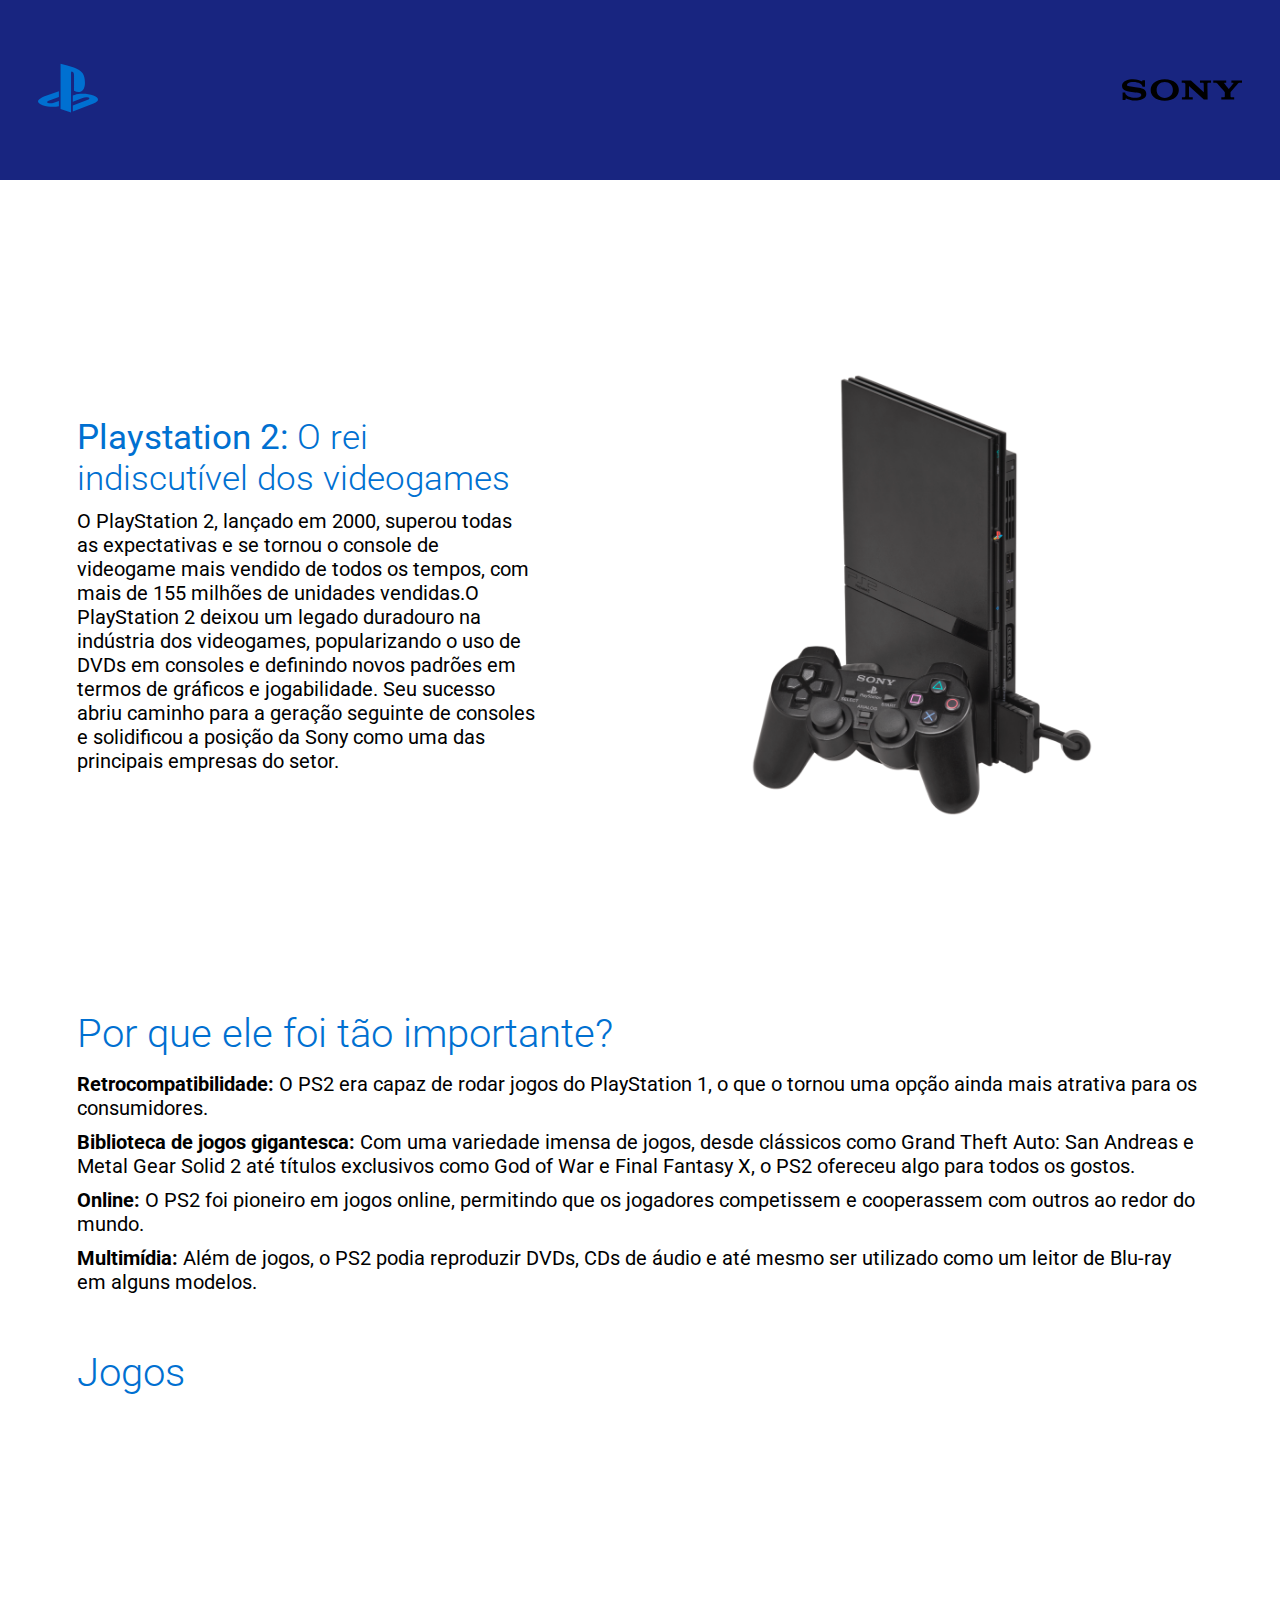
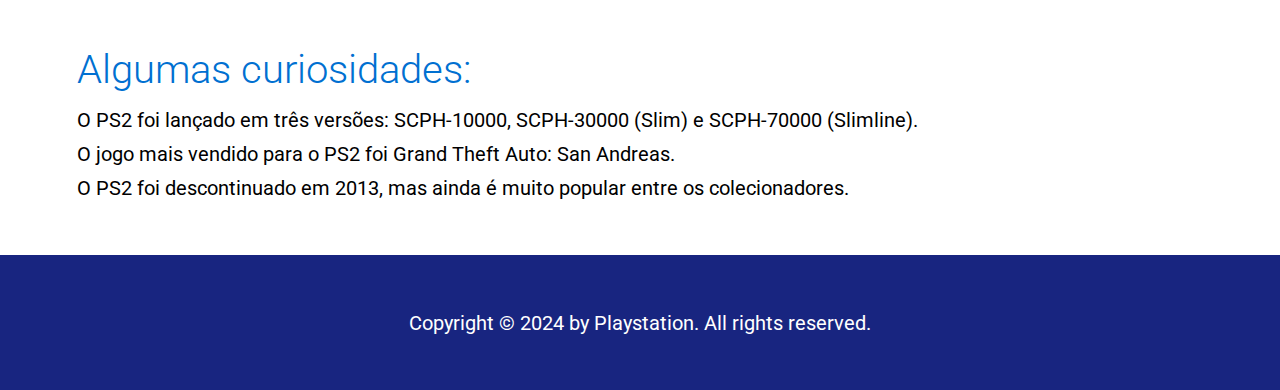
==== ps2/index.html @ 21389609 "add" ====
<!DOCTYPE html>
<html lang="pt-br">

<head>
    <meta charset="UTF-8">
    <meta name="viewport" content="width=device-width, initial-scale=1.0">
    <link rel="preconnect" href="https://fonts.googleapis.com">
    <link rel="preconnect" href="https://fonts.gstatic.com" crossorigin>
    <link
        href="https://fonts.googleapis.com/css2?family=Inter:wght@100..900&family=Kanit:ital,wght@0,100;0,200;0,300;0,400;0,500;0,600;0,700;0,800;0,900;1,100;1,200;1,300;1,400;1,500;1,600;1,700;1,800;1,900&family=Prosto+One&family=Roboto:ital,wght@0,100;0,300;0,400;0,500;0,700;0,900;1,100;1,300;1,400;1,500;1,700;1,900&display=swap"
        rel="stylesheet">
    <link rel="stylesheet" href="./style.css">
    <title>PS2</title>
</head>

<body>
    <main>

        <header>
            <div id="left">
                <a href="../index.html"> <img src="../assets/playstation.svg" alt="logo-ps" class="logo-ps"></a>
            </div>
            <div id="right">
                <img src="../assets/sony-logo-1.svg" alt="" class="logo-sony">
            </div>
        </header>

        <section id="container-top">
            <div class="div-text">
                <h1><b style="font-weight: 400;">Playstation 2:</b> O rei indiscutível dos videogames</h1>
                <p>O PlayStation 2, lançado em 2000, superou todas as expectativas e se tornou o console de videogame
                    mais vendido de todos os tempos, com mais de 155 milhões de unidades vendidas.O PlayStation 2 deixou
                    um legado duradouro na indústria dos videogames, popularizando o uso de DVDs em consoles e definindo
                    novos padrões em termos de gráficos e jogabilidade. Seu sucesso abriu caminho para a geração
                    seguinte de consoles e solidificou a posição da Sony como uma das principais empresas do setor.</p>
            </div>
            <div class="div-img"><img src="../assets/ps2.png" alt="" class="img-console"></div>
        </section>

        <section id="container-conteudo">

            <h1 class="title">Por que ele foi tão importante?</h1>
            <ul>
                <li><b>Retrocompatibilidade:</b> O PS2 era capaz de rodar jogos do PlayStation 1, o que o tornou
                    uma opção
                    ainda mais atrativa para os consumidores.</li>
                <li><b>Biblioteca de jogos gigantesca:</b> Com uma variedade imensa de jogos, desde clássicos como Grand
                    Theft
                    Auto: San Andreas e Metal Gear Solid 2 até títulos exclusivos como God of War e Final Fantasy X, o
                    PS2 ofereceu algo para todos os gostos.</li>
                <li><b>Online:</b> O PS2 foi pioneiro em jogos online, permitindo que os jogadores competissem e
                    cooperassem
                    com outros ao redor do mundo.</li>
                <li><b>Multimídia:</b> Além de jogos, o PS2 podia reproduzir DVDs, CDs de áudio e até mesmo ser
                    utilizado como um leitor de Blu-ray em alguns modelos.</li>
            </ul>
        </section>

        <section id="container-conteudo">

            <h1 class="title">Jogos</h1>
            <div id="scroll">
                <img src="" alt="" class="games">
                <img src="" alt="" class="games">
                <img src="" alt="" class="games">
                <img src="" alt="" class="games">
                <img src="" alt="" class="games">
                <img src="" alt="" class="games">
            </div>
        </section>

        <section id="container-conteudo">
            <h1 class="title">Algumas curiosidades:</h1>
            <ul>
                <li>O PS2 foi lançado em três versões: SCPH-10000, SCPH-30000 (Slim) e SCPH-70000 (Slimline).</li>
                <li>O jogo mais vendido para o PS2 foi Grand Theft Auto: San Andreas.</li>
                <li> O PS2 foi descontinuado em 2013, mas ainda é muito popular entre os colecionadores.
                </li>
            </ul>



        </section>

        <footer>
            <p>Copyright © 2024 by Playstation. All rights reserved.</p>
        </footer>

    </main>
</body>

</html>
---- ps2/style.css ----
* {
    margin: 0;
    padding: 0;
    box-sizing: border-box;
    font-family: "Roboto", sans-serif;
}

body {
    height: 100vh;
    display: flex;
    flex-direction: column;
    gap: 10px;

}

main {
    display: flex;
    flex-direction: column;
    gap: 55px;
}

h1 {
    font-size: 35px;
    font-weight: 300;
    color: #0070D1;
}

p {
    font-size: 20px;
}

ul {
    display: flex;
    flex-direction: column;
    gap: 10px;
}

li {
    font-size: 20px;
    list-style: none;
}

header {
    height: 20vh;
    display: flex;
    justify-content: space-between;
    align-items: center;
    background-color: #182580;
    padding: 5px 3%;
}

.logo-ps {
    width: 60px;
}

.logo-sony {
    width: 120px;
}

#right {
    display: flex;
    gap: 50px;
    font-size: 25px;
}

#container-top {
    display: flex;
    justify-content: space-between;
    align-items: center;
    height: 80vh;
    padding: 0 6%;
    gap: 20px;
}

.img-console {
    width: 65%
}

.div-img {
    width: 50%;
    height: 50%;
    display: flex;
    justify-content: center;
    align-items: center;
}

.div-text {
    width: 36vw;
    height: 100%;
    display: flex;
    justify-content: center;
    align-items: flex-start;
    flex-direction: column;
    gap: 10px;
}

.title {
    font-size: 40px;
}

#container-conteudo {
    display: flex;
    flex-direction: column;
    width: inherit;
    padding: 0 6%;
    gap: 15px;
}

#scroll {
    height: 20vh;
    padding: 0 5px;
    overflow-x: auto;
    scroll-snap-type: x mandatory;
    display: flex;
    gap: 10px;
}

.games {
    height: 100%;
}

footer {
    height: 15vh;
    display: flex;
    justify-content: center;
    align-items: center;
    background-color: #182580;
    padding: 5px 3%;
    color: #fff;
}
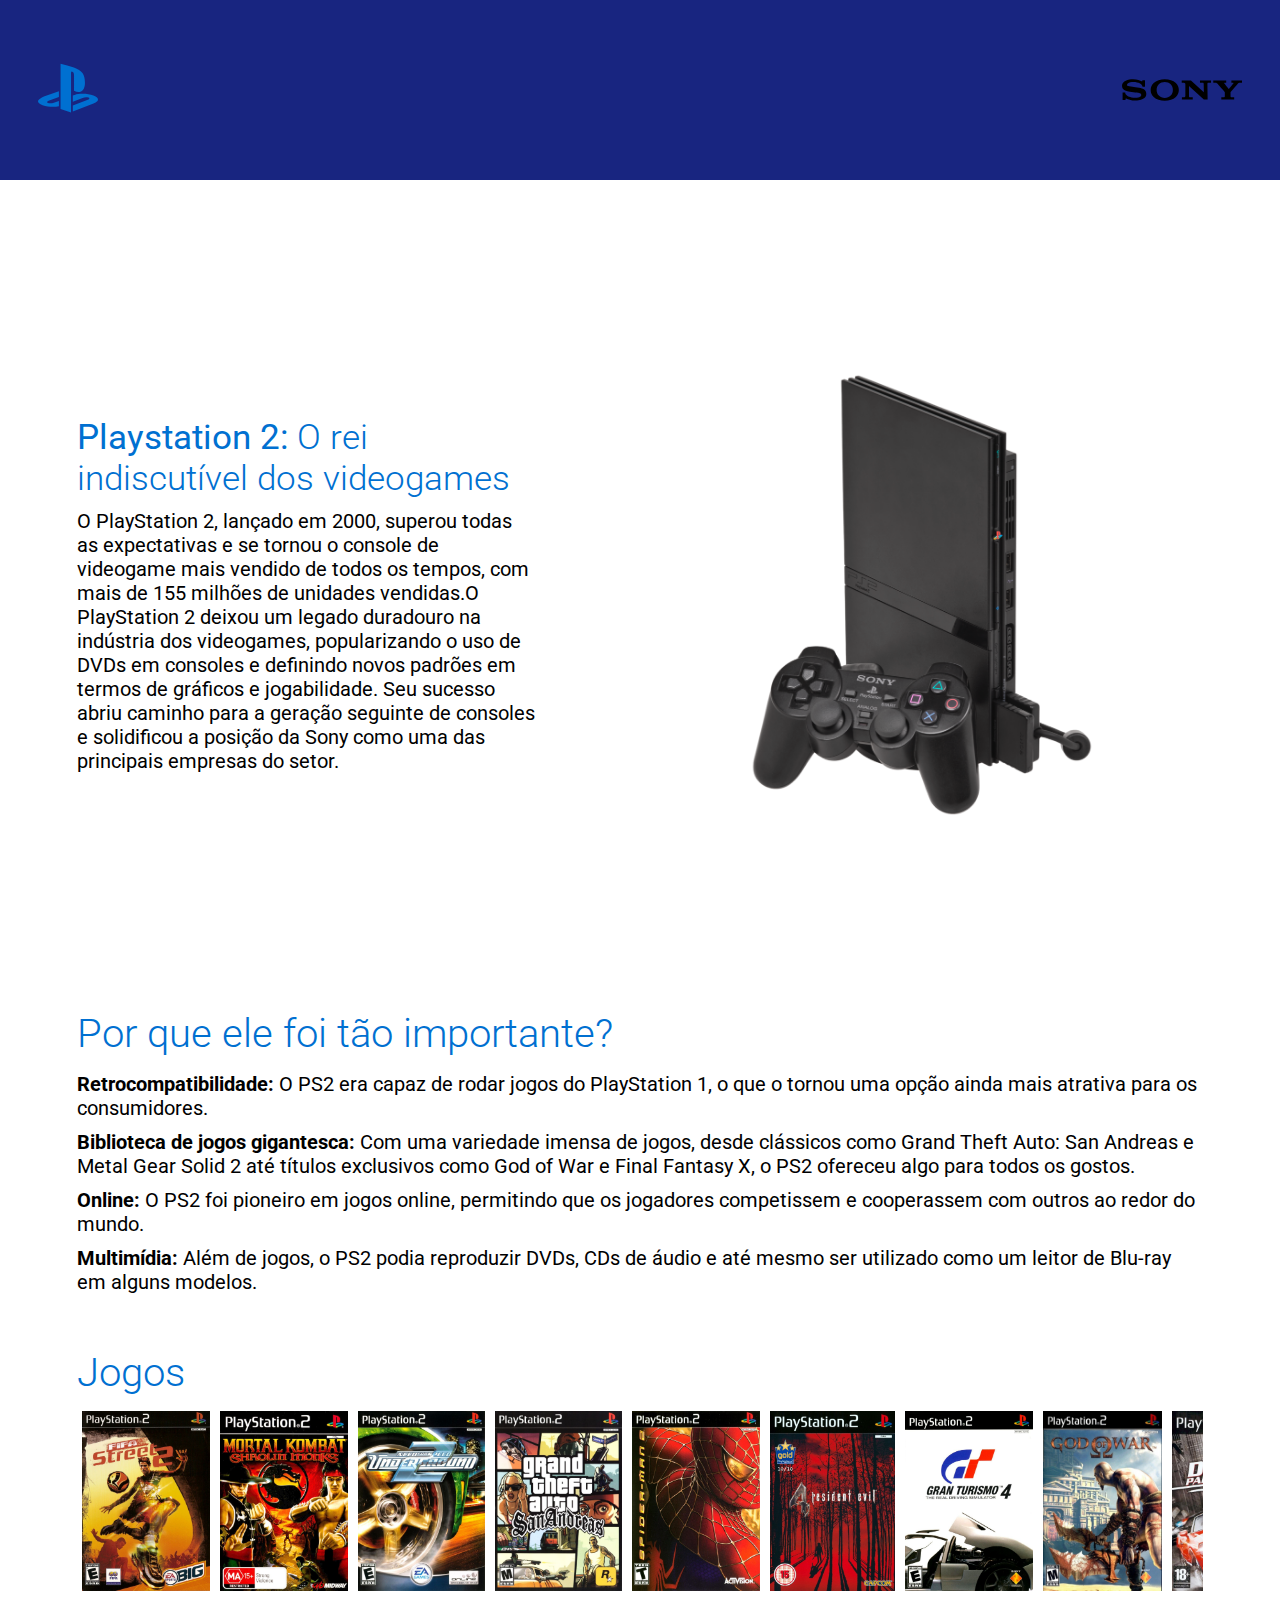
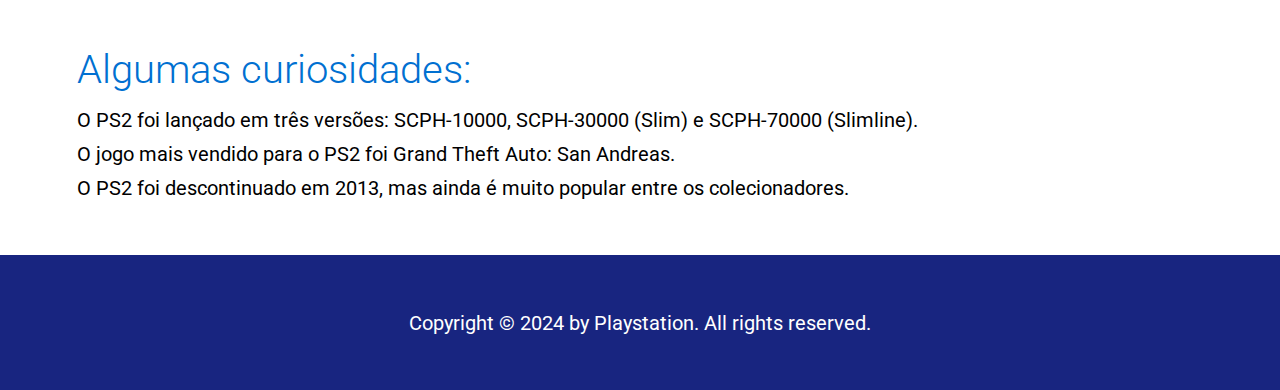
==== commit ccd7707c: "adicionando paginas" ====
--- a/ps2/index.html
+++ b/ps2/index.html
@@ -10,6 +10,7 @@
         href="https://fonts.googleapis.com/css2?family=Inter:wght@100..900&family=Kanit:ital,wght@0,100;0,200;0,300;0,400;0,500;0,600;0,700;0,800;0,900;1,100;1,200;1,300;1,400;1,500;1,600;1,700;1,800;1,900&family=Prosto+One&family=Roboto:ital,wght@0,100;0,300;0,400;0,500;0,700;0,900;1,100;1,300;1,400;1,500;1,700;1,900&display=swap"
         rel="stylesheet">
     <link rel="stylesheet" href="./style.css">
+    <link rel="stylesheet" href="../assets/playstation.svg">
     <title>PS2</title>
 </head>
 
@@ -60,12 +61,22 @@
 
             <h1 class="title">Jogos</h1>
             <div id="scroll">
-                <img src="" alt="" class="games">
-                <img src="" alt="" class="games">
-                <img src="" alt="" class="games">
-                <img src="" alt="" class="games">
-                <img src="" alt="" class="games">
-                <img src="" alt="" class="games">
+                <img src="../assets/ps2/fifastreet2.jpg" alt="" class="games">
+                <img src="../assets/ps2/MKSM.jpg" alt="" class="games">
+                <img src="../assets/ps2/nfsu2.jpg" alt="" class="games">
+                <img src="../assets/ps2/GTASA.jpg" alt="" class="games">
+                <img src="../assets/ps2/SpiderMan2.jpg" alt="" class="games">
+                <img src="../assets/ps2/RE4.jpg" alt="" class="games">
+                <img src="../assets/ps2/granturismo4.jpg" alt="" class="games">
+                <img src="../assets/ps2/GOW.jpg" alt="" class="games">
+                <img src="../assets/ps2/diverPL.jpg" alt="" class="games">
+                <img src="../assets/ps2/black.jpg" alt="" class="games">
+                <img src="../assets/ps2/bully.jpg" alt="" class="games">
+                <img src="../assets/ps2/midnightclub.jpg" alt="" class="games">
+                <img src="../assets/ps2/GH3.jpg" alt="" class="games">
+                <img src="../assets/ps2/DBZbudokai.jpg" alt="" class="games">
+                <img src="../assets/ps2/shadowofthecolossus.jpg" alt="" class="games">
+                <img src="../assets/ps2/jak3.jpg" alt="" class="games">
             </div>
         </section>
 
